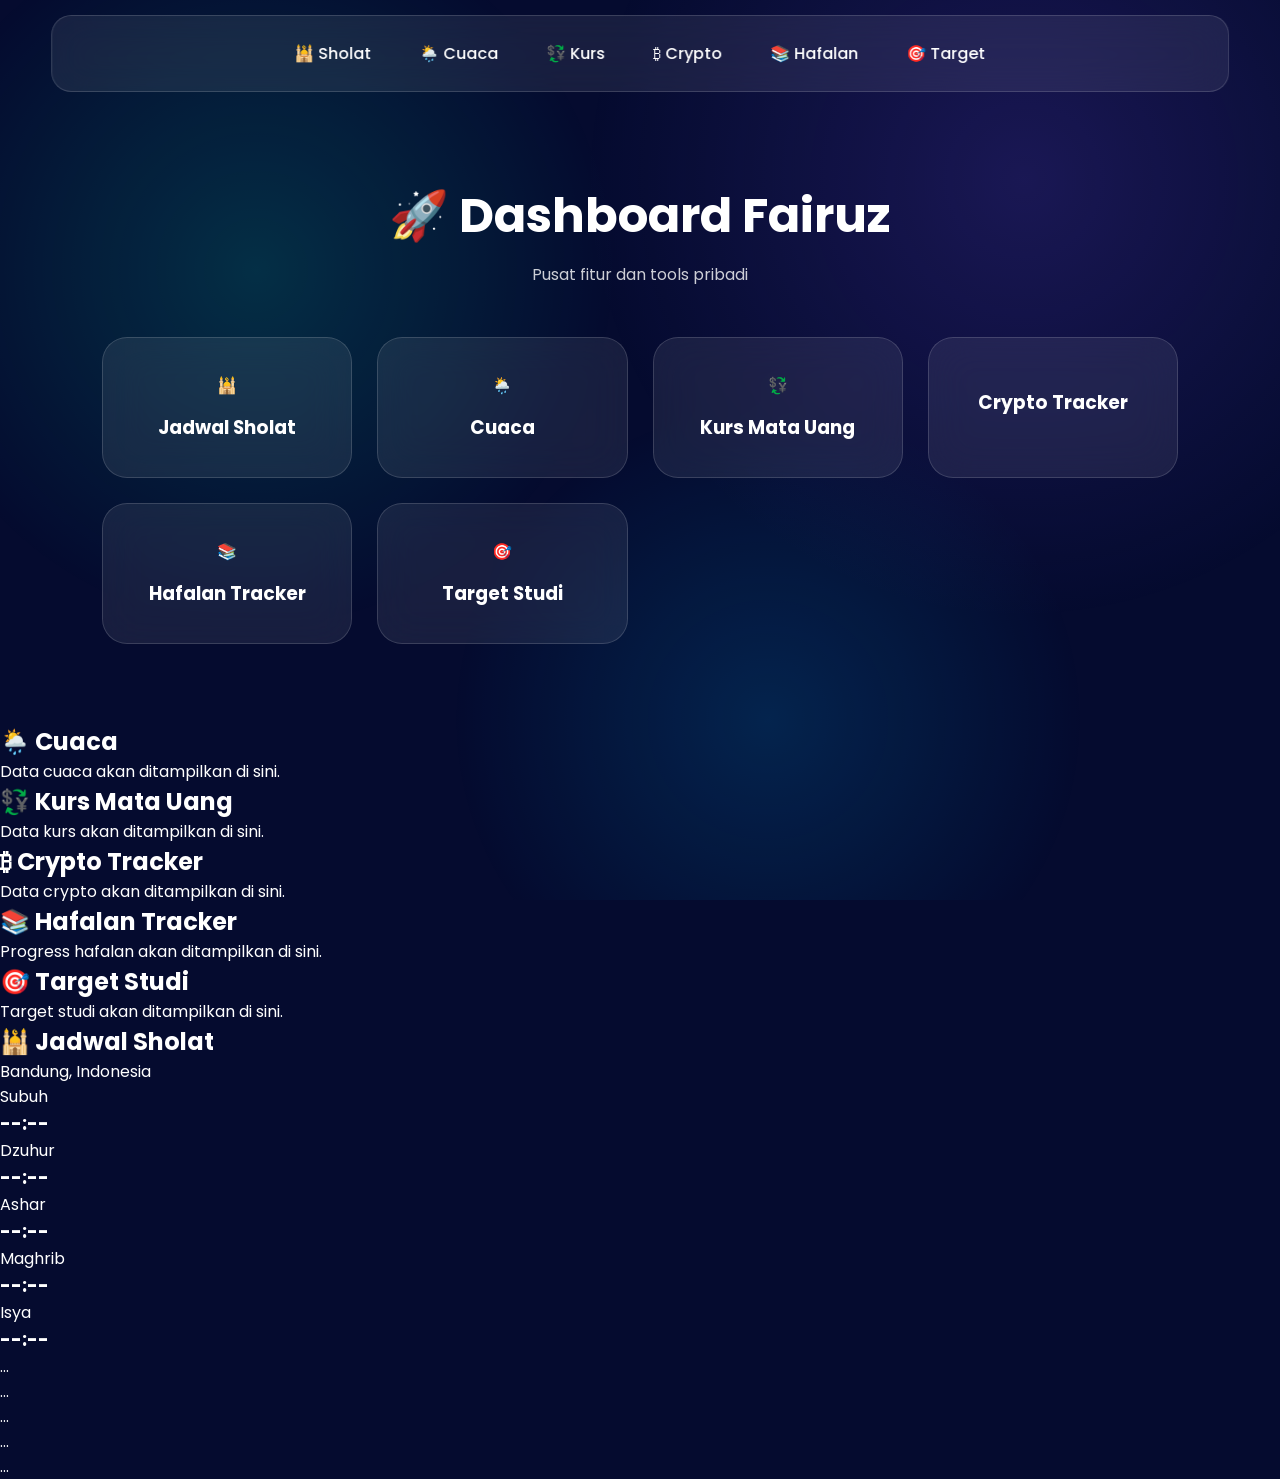
==== dashboard.html @ 4bb6166d "Update dashboard.html" ====
<!DOCTYPE html>
<html lang="id">

<head>

<meta charset="UTF-8">
<meta name="viewport" content="width=device-width, initial-scale=1.0">

<title>Dashboard Fairuz</title>

<link rel="stylesheet" href="dashboard.css">

<link href="https://fonts.googleapis.com/css2?family=Poppins:wght@300;400;500;600;700;800&display=swap" rel="stylesheet">

</head>

<body>
  <nav class="dashboard-navbar">

<a href="#shalat-section">🕌 Sholat</a>
<a href="#cuaca-section">🌦️ Cuaca</a>
<a href="#kurs-section">💱 Kurs</a>
<a href="#crypto-section">₿ Crypto</a>
<a href="#hafalan-section">📚 Hafalan</a>
<a href="#target-section">🎯 Target</a>
  </nav>

<div class="dashboard-container">

<h1>🚀 Dashboard Fairuz</h1>

<p class="subtitle">
Pusat fitur dan tools pribadi
</p>

<div class="dashboard-grid">

<div class="dashboard-card"
onclick="location.href='#shalat-section'">
🕌
<h3>Jadwal Sholat</h3>
</div>

<div class="dashboard-card"
onclick="location.href='#cuaca-section'">
🌦️
<h3>Cuaca</h3>
</div>
<div class="dashboard-card"
onclick="location.href='#kurs-section'">
💱
<h3>Kurs Mata Uang</h3>
</div>

<div class="dashboard-card"
onclick="location.href='#crypto-section'">
<h3>Crypto Tracker</h3>
</div>

<div class="dashboard-card"
onclick="location.href='#hafalan-section'">
📚
<h3>Hafalan Tracker</h3>
</div>

<div class="dashboard-card"
onclick="location.href='#target-section'">
🎯
<h3>Target Studi</h3>
</div>

</div>

</div>
  
<section id="shalat-section" class="feature-section">
  <section id="cuaca-section" class="feature-section">

<h2>🌦️ Cuaca</h2>

<div class="feature-card">

<p>Data cuaca akan ditampilkan di sini.</p>

</div>

</section>

<section id="kurs-section" class="feature-section">

<h2>💱 Kurs Mata Uang</h2>

<div class="feature-card">

<p>Data kurs akan ditampilkan di sini.</p>

</div>

</section>

<section id="crypto-section" class="feature-section">

<h2>₿ Crypto Tracker</h2>

<div class="feature-card">

<p>Data crypto akan ditampilkan di sini.</p>

</div>

</section>

<section id="hafalan-section" class="feature-section">

<h2>📚 Hafalan Tracker</h2>

<div class="feature-card">

<p>Progress hafalan akan ditampilkan di sini.</p>

</div>

</section>

<section id="target-section" class="feature-section">

<h2>🎯 Target Studi</h2>

<div class="feature-card">

<p>Target studi akan ditampilkan di sini.</p>

</div>

</section>

<h2>🕌 Jadwal Sholat</h2>

<div class="feature-card">

<p class="city-name">
Bandung, Indonesia
</p>

<div class="prayer-grid">

<div>
<span>Subuh</span>
<h3>--:--</h3>
</div>

<div>
<span>Dzuhur</span>
<h3>--:--</h3>
</div>

<div>
<span>Ashar</span>
<h3>--:--</h3>
</div>

<div>
<span>Maghrib</span>
<h3>--:--</h3>
</div>

<div>
<span>Isya</span>
<h3>--:--</h3>
</div>

</div>

</div>

</section>
  

<section id="cuaca-section">
...
</section>

<section id="kurs-section">
...
</section>

<section id="crypto-section">
...
</section>

<section id="hafalan-section">
...
</section>

<section id="target-section">
...
</section>
</body>

</html>
---- dashboard.css ----
*{
margin:0;
padding:0;
box-sizing:border-box;
font-family:'Poppins',sans-serif;
}

body{
background:#050b2f;
color:white;
min-height:100vh;
overflow-x:hidden;
}

body::before{
content:"";
position:fixed;
top:0;
left:0;
width:100%;
height:100%;

background:
radial-gradient(circle at 20% 30%, rgba(0,255,200,.15), transparent 30%),
radial-gradient(circle at 80% 20%, rgba(120,80,255,.18), transparent 35%),
radial-gradient(circle at 60% 80%, rgba(0,180,255,.15), transparent 30%);

z-index:-2;
}

.dashboard-container{
padding:180px 8% 80px;
text-align:center;
}

.dashboard-container h1{
font-size:48px;
margin-bottom:10px;
}

.subtitle{
opacity:.8;
margin-bottom:50px;
}

.dashboard-grid{
display:grid;
grid-template-columns:
repeat(auto-fit,minmax(220px,1fr));

gap:25px;
}

.dashboard-card{

padding:35px 20px;

border-radius:25px;

background:rgba(255,255,255,.08);

backdrop-filter:blur(20px);

border:1px solid rgba(255,255,255,.15);

transition:.3s;

cursor:pointer;
}

.dashboard-card:hover{

transform:translateY(-8px);

box-shadow:
0 0 30px rgba(75,107,255,.4);

}

.dashboard-card h3{
margin-top:15px;
}

@media(max-width:768px){

.dashboard-container h1{
font-size:34px;
}

}
.dashboard-navbar{

position:fixed;

top:15px;
left:50%;

transform:translateX(-50%);

width:92%;
max-width:1200px;

display:flex;
justify-content:center;
gap:12px;
flex-wrap:wrap;

padding:15px;

background:rgba(255,255,255,.08);

backdrop-filter:blur(20px);

border:1px solid rgba(255,255,255,.15);

border-radius:20px;

z-index:9999;

transition:.4s;
}

.dashboard-navbar a{

text-decoration:none;

color:white;

padding:10px 18px;

border-radius:12px;

transition:.25s;

font-weight:500;
}

.dashboard-navbar a:hover{

background:rgba(255,255,255,.1);

box-shadow:
0 0 20px rgba(75,107,255,.4);

transform:translateY(-2px);
}

.dashboard-navbar a:active{

transform:scale(.94);

box-shadow:
0 0 25px rgba(139,92,246,.6);
}
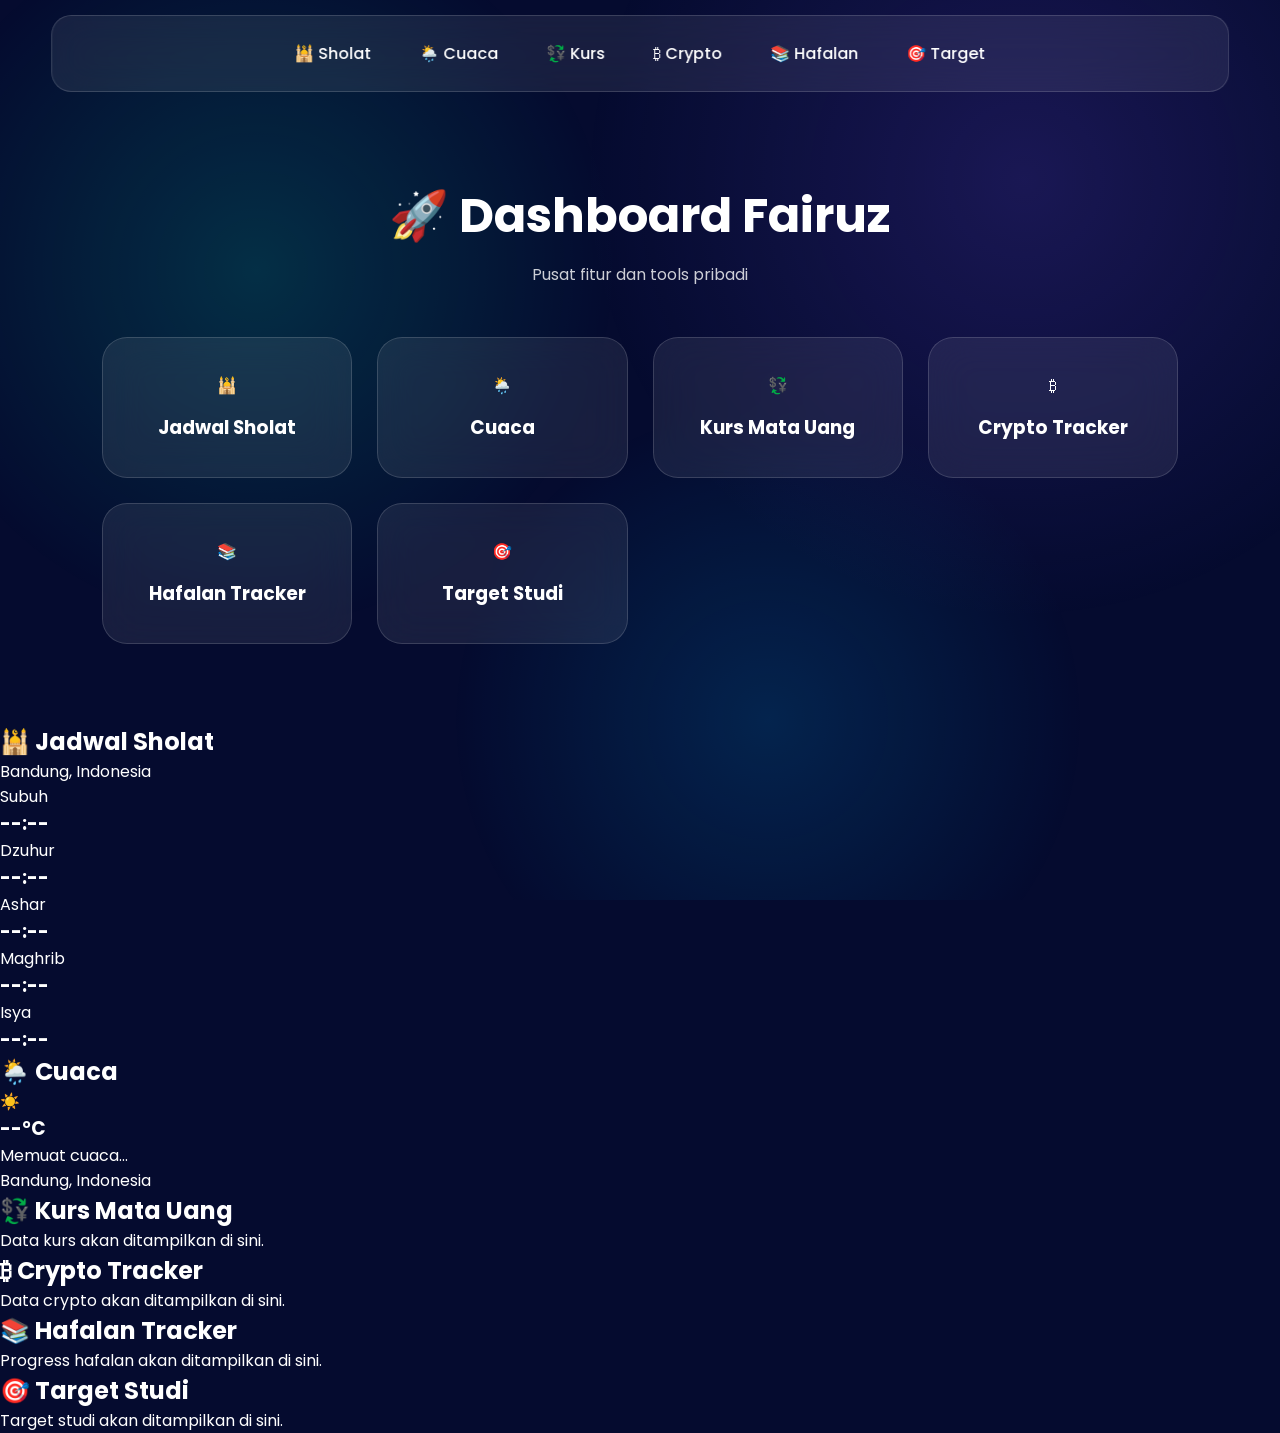
==== commit f557e5d7: "Update dashboard.html" ====
--- a/dashboard.html
+++ b/dashboard.html
@@ -52,12 +52,11 @@
 💱
 <h3>Kurs Mata Uang</h3>
 </div>
-
 <div class="dashboard-card"
 onclick="location.href='#crypto-section'">
+₿
 <h3>Crypto Tracker</h3>
 </div>
-
 <div class="dashboard-card"
 onclick="location.href='#hafalan-section'">
 📚
@@ -73,15 +72,70 @@
 </div>
 
 </div>
-  
-<section id="shalat-section" class="feature-section">
-  <section id="cuaca-section" class="feature-section">
+  <section id="shalat-section" class="feature-section">
+
+<h2>🕌 Jadwal Sholat</h2>
+
+<div class="feature-card">
+
+<p class="city-name">
+Bandung, Indonesia
+</p>
+
+<div class="prayer-grid">
+
+<div>
+<span>Subuh</span>
+<h3>--:--</h3>
+</div>
+
+<div>
+<span>Dzuhur</span>
+<h3>--:--</h3>
+</div>
+
+<div>
+<span>Ashar</span>
+<h3>--:--</h3>
+</div>
+
+<div>
+<span>Maghrib</span>
+<h3>--:--</h3>
+</div>
+
+<div>
+<span>Isya</span>
+<h3>--:--</h3>
+</div>
+
+</div>
+
+</div>
+
+</section>
+
+<section id="cuaca-section" class="feature-section">
 
 <h2>🌦️ Cuaca</h2>
 
 <div class="feature-card">
 
-<p>Data cuaca akan ditampilkan di sini.</p>
+<div id="weather-icon">
+☀️
+</div>
+
+<h3 id="weather-temp">
+--°C
+</h3>
+
+<p id="weather-desc">
+Memuat cuaca...
+</p>
+
+<p id="weather-location">
+Bandung, Indonesia
+</p>
 
 </div>
 
@@ -134,68 +188,6 @@
 </div>
 
 </section>
-
-<h2>🕌 Jadwal Sholat</h2>
-
-<div class="feature-card">
-
-<p class="city-name">
-Bandung, Indonesia
-</p>
-
-<div class="prayer-grid">
-
-<div>
-<span>Subuh</span>
-<h3>--:--</h3>
-</div>
-
-<div>
-<span>Dzuhur</span>
-<h3>--:--</h3>
-</div>
-
-<div>
-<span>Ashar</span>
-<h3>--:--</h3>
-</div>
-
-<div>
-<span>Maghrib</span>
-<h3>--:--</h3>
-</div>
-
-<div>
-<span>Isya</span>
-<h3>--:--</h3>
-</div>
-
-</div>
-
-</div>
-
-</section>
-  
-
-<section id="cuaca-section">
-...
-</section>
-
-<section id="kurs-section">
-...
-</section>
-
-<section id="crypto-section">
-...
-</section>
-
-<section id="hafalan-section">
-...
-</section>
-
-<section id="target-section">
-...
-</section>
 </body>
 
 </html>
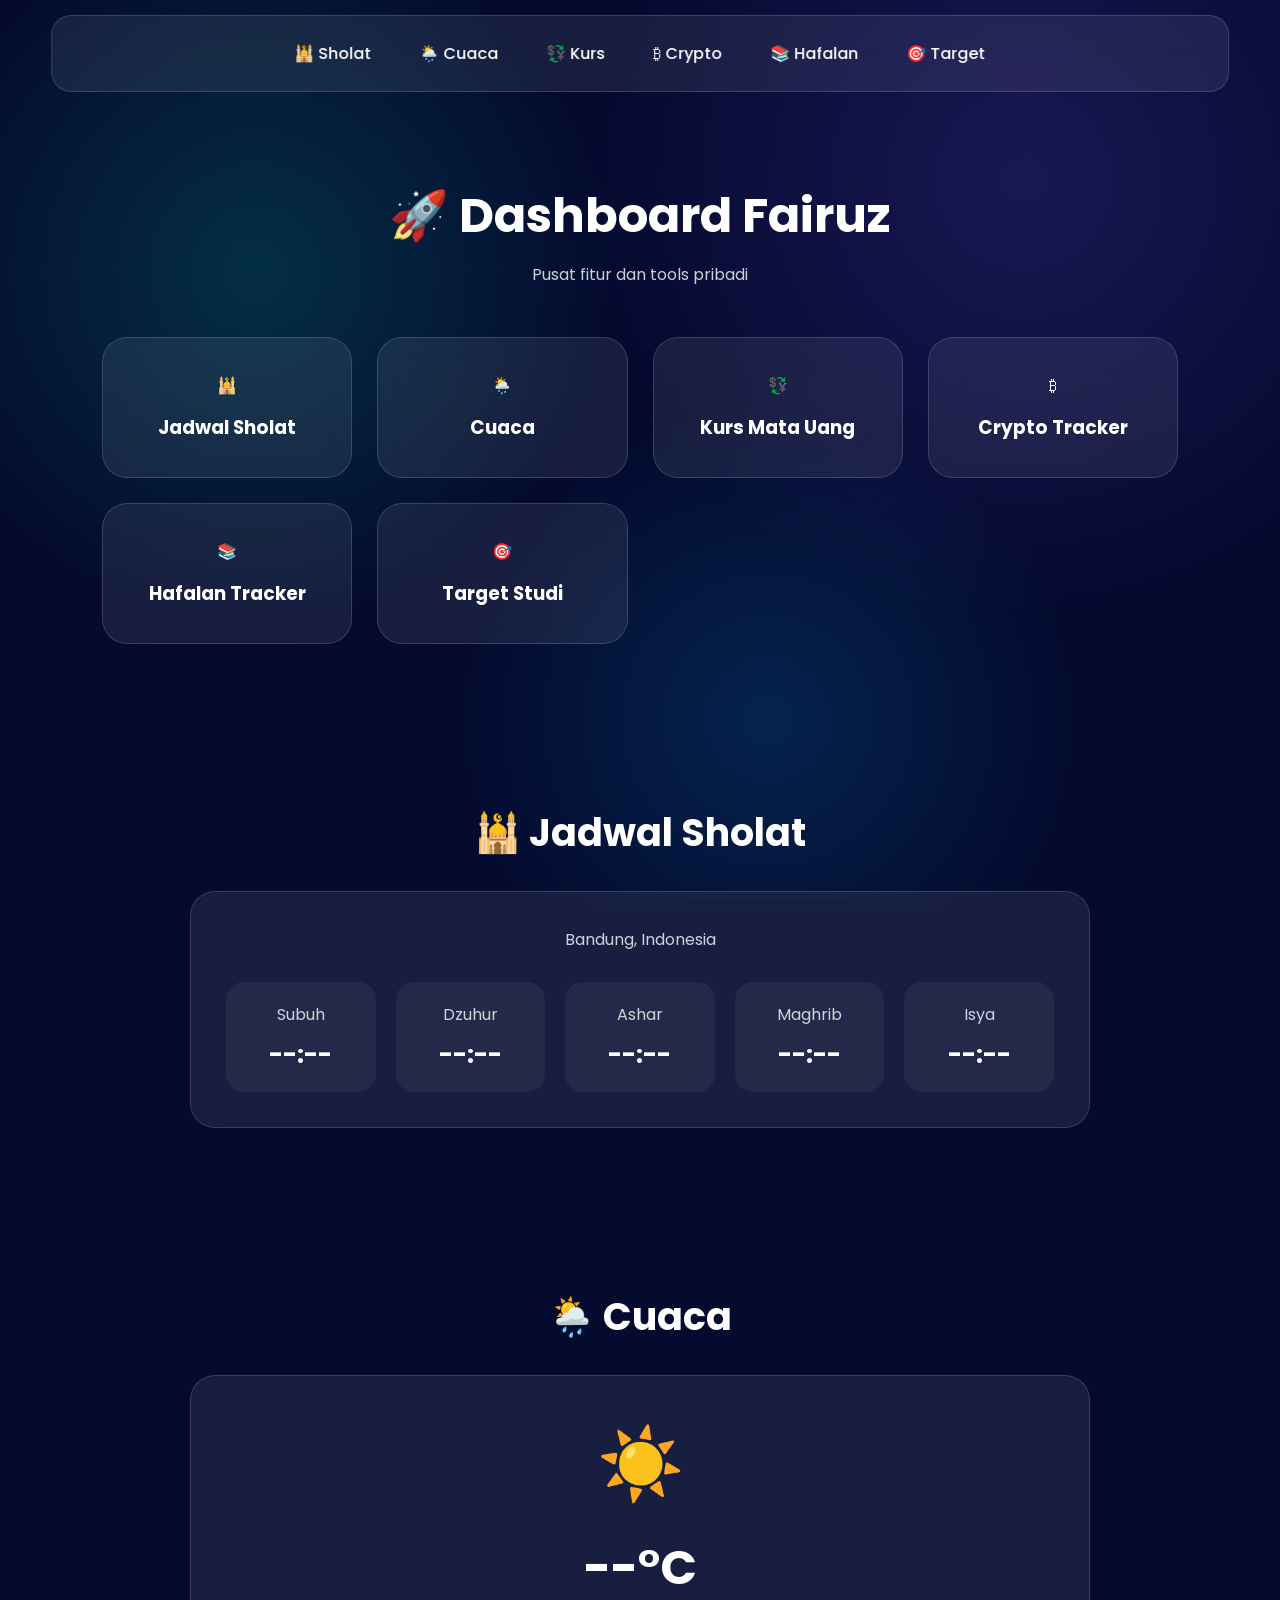
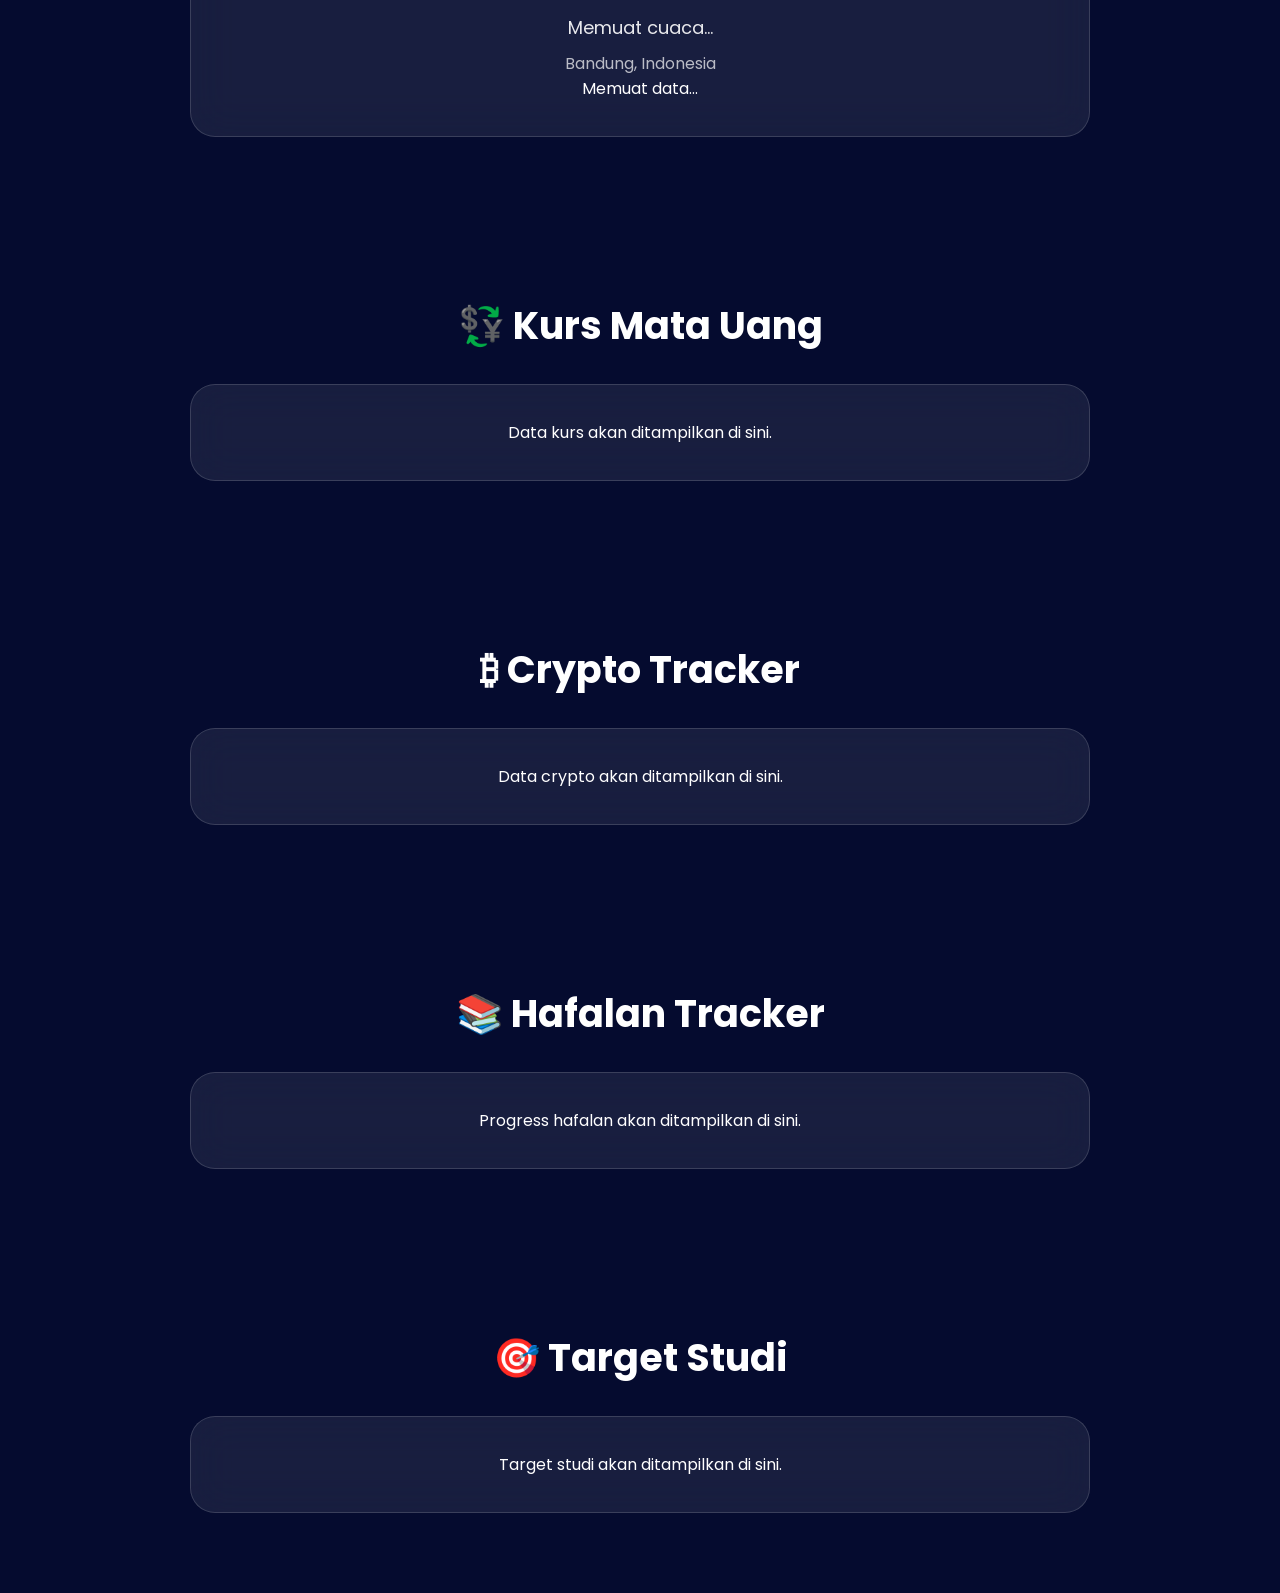
==== commit 242ad76e: "Update dashboard.html" ====
--- a/dashboard.html
+++ b/dashboard.html
@@ -136,6 +136,9 @@
 <p id="weather-location">
 Bandung, Indonesia
 </p>
+  <p id="weather-updated">
+Memuat data...
+  </p>
 
 </div>
 
--- a/dashboard.css
+++ b/dashboard.css
@@ -152,3 +152,116 @@
 box-shadow:
 0 0 25px rgba(139,92,246,.6);
 }
+
+.feature-section{
+
+padding:80px 8%;
+
+text-align:center;
+}
+
+.feature-section h2{
+
+font-size:38px;
+
+margin-bottom:30px;
+}
+
+.feature-card{
+
+max-width:900px;
+
+margin:auto;
+
+padding:35px;
+
+border-radius:25px;
+
+background:rgba(255,255,255,.08);
+
+backdrop-filter:blur(20px);
+
+border:1px solid rgba(255,255,255,.15);
+}
+
+.city-name{
+
+opacity:.8;
+
+margin-bottom:30px;
+}
+
+.prayer-grid{
+
+display:grid;
+
+grid-template-columns:
+repeat(auto-fit,minmax(120px,1fr));
+
+gap:20px;
+}
+
+.prayer-grid div{
+
+padding:20px;
+
+border-radius:18px;
+
+background:rgba(255,255,255,.05);
+}
+
+.prayer-grid span{
+
+display:block;
+
+margin-bottom:10px;
+
+opacity:.8;
+}
+
+.prayer-grid h3{
+
+font-size:24px;
+}
+
+#weather-icon{
+
+font-size:70px;
+
+margin-bottom:15px;
+
+animation:weatherFloat 3s ease-in-out infinite;
+}
+
+#weather-temp{
+
+font-size:48px;
+
+margin-bottom:10px;
+}
+
+#weather-desc{
+
+font-size:18px;
+
+opacity:.9;
+
+margin-bottom:10px;
+}
+
+#weather-location{
+
+opacity:.7;
+}
+
+@keyframes weatherFloat{
+
+0%,100%{
+transform:translateY(0);
+}
+
+50%{
+transform:translateY(-10px);
+}
+
+}
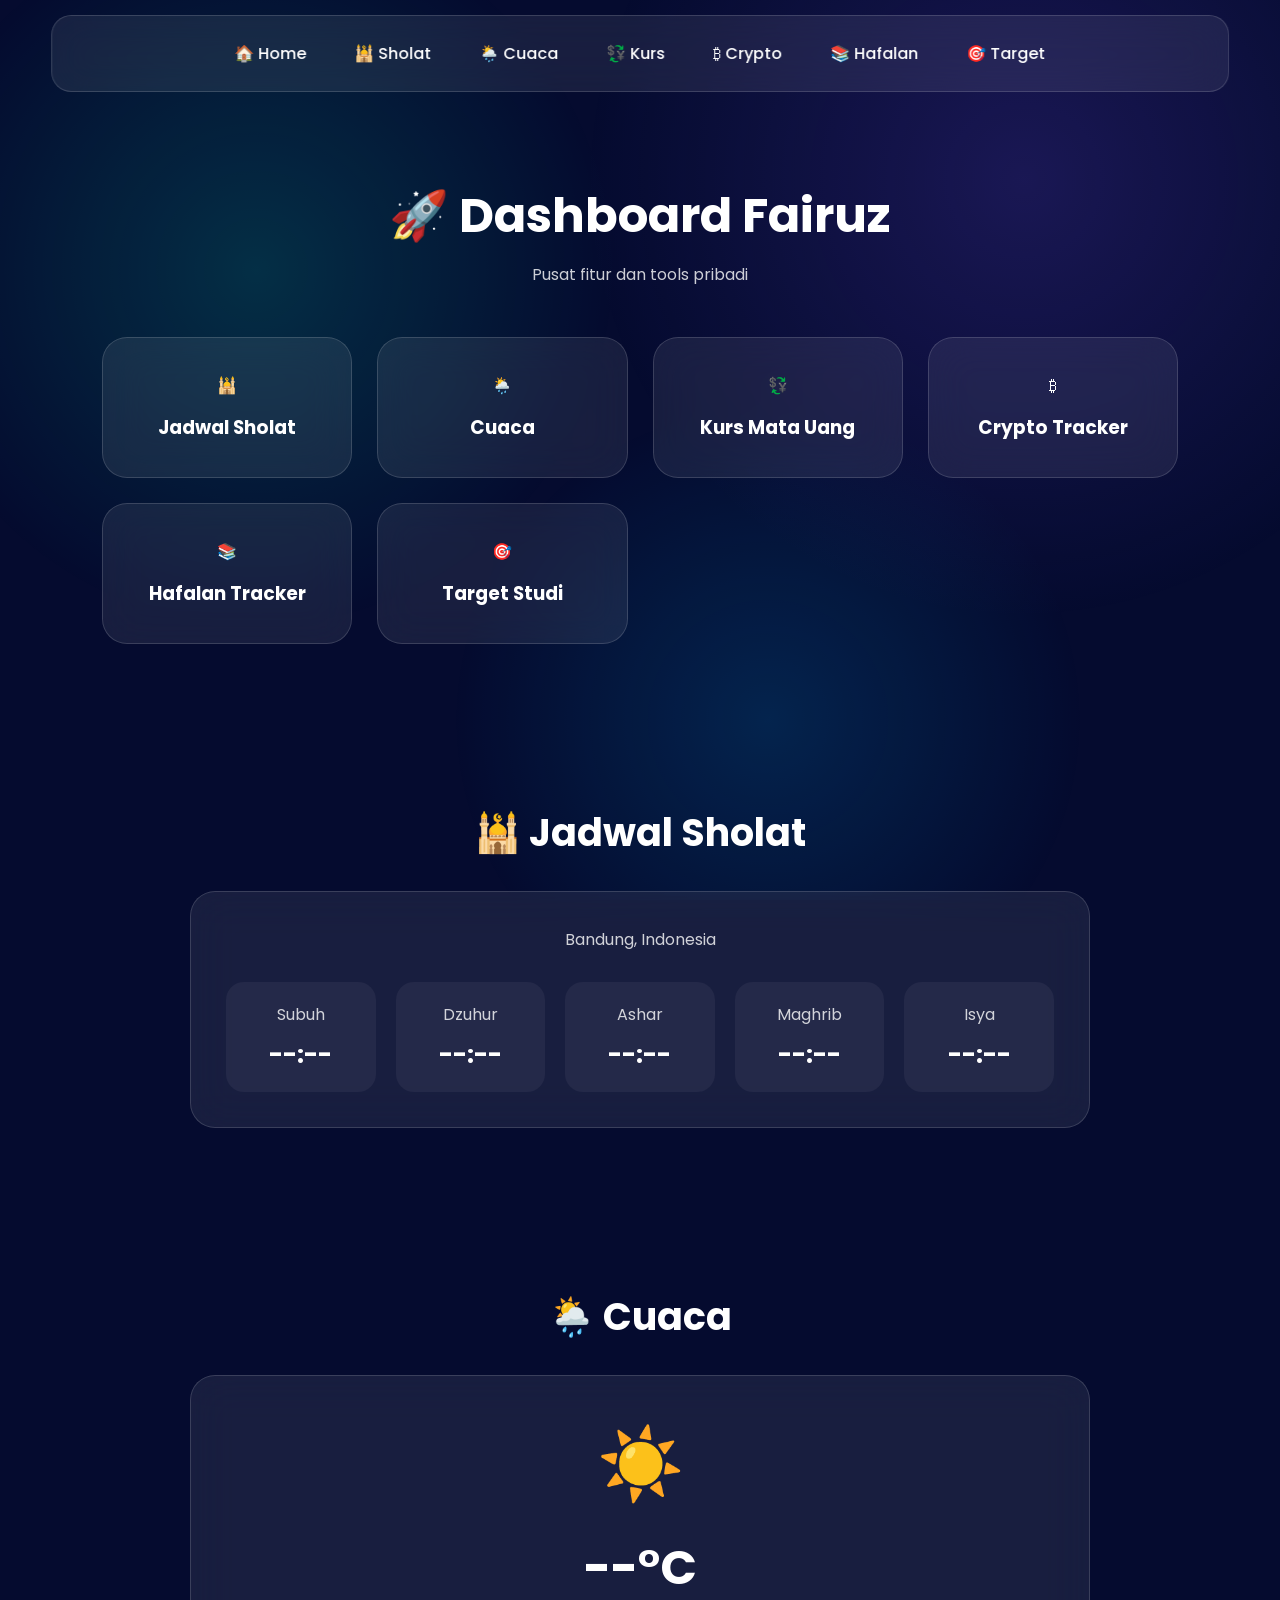
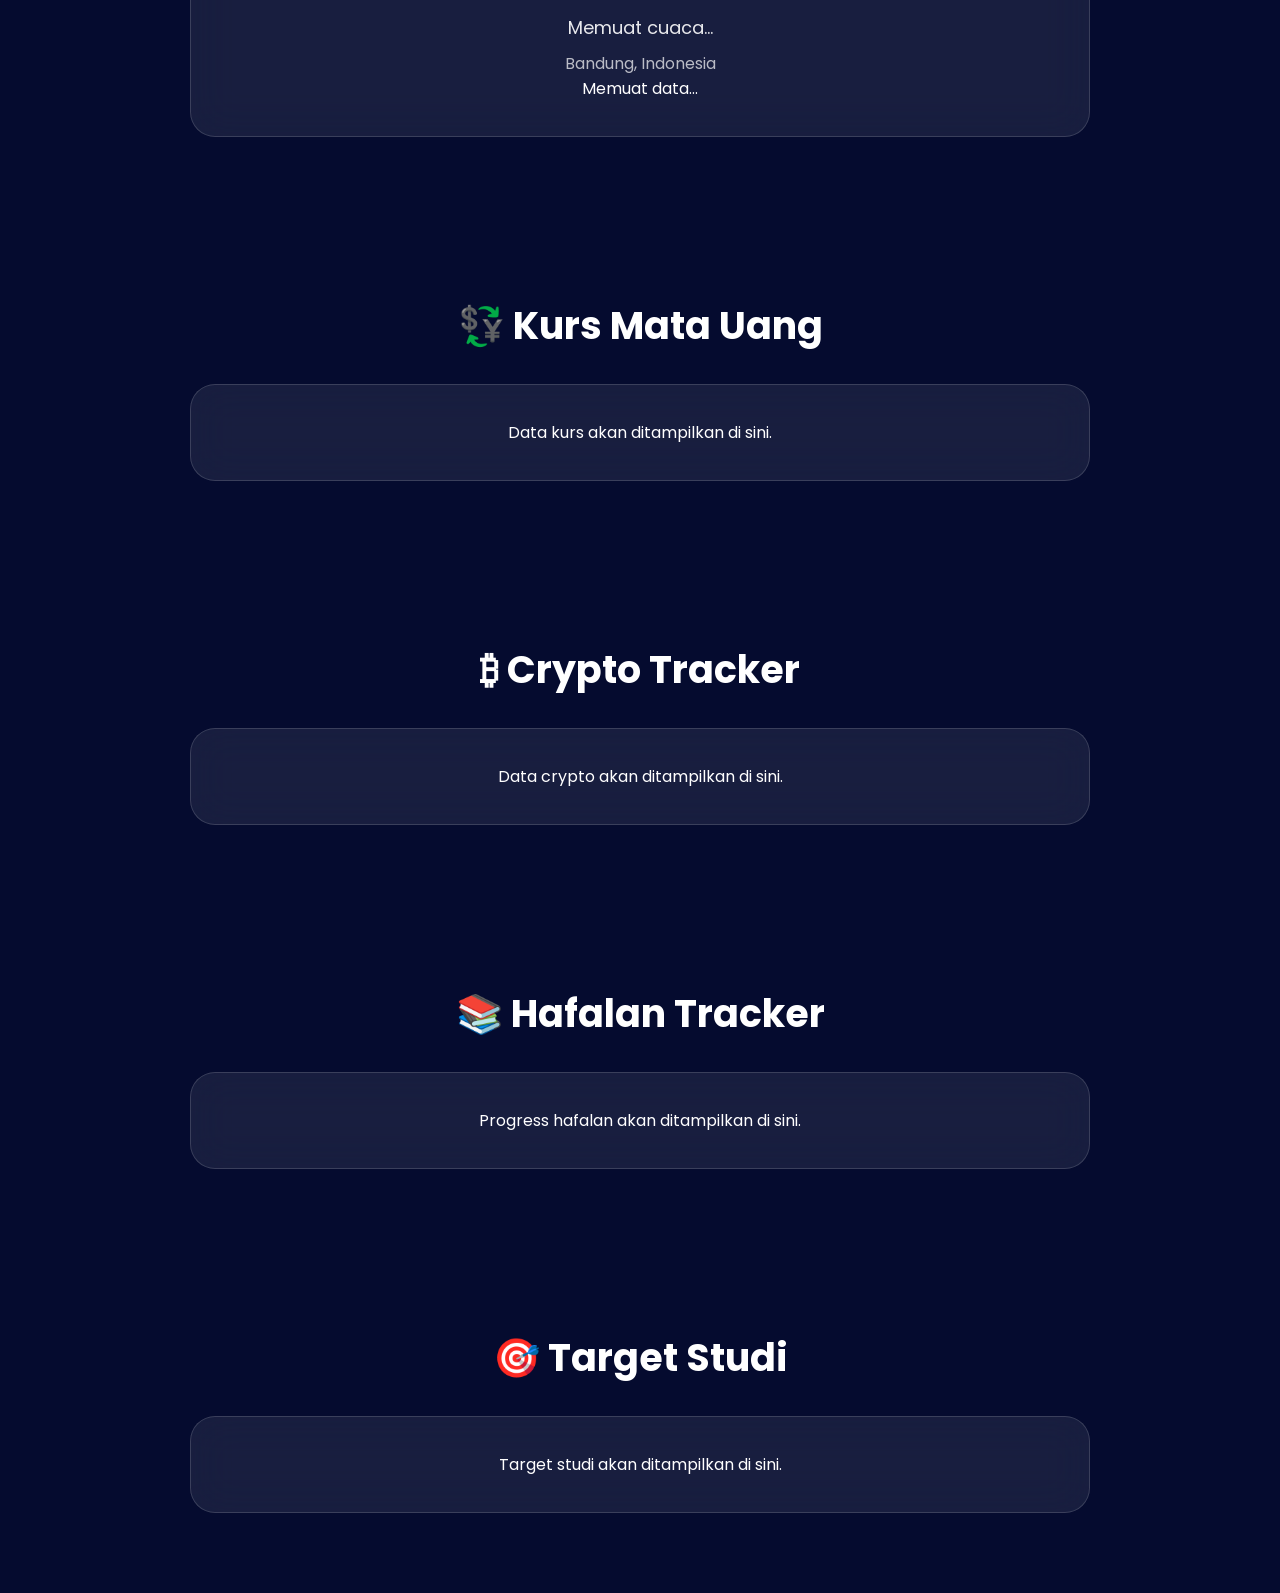
==== commit 6e14ab98: "Update dashboard.html" ====
--- a/dashboard.html
+++ b/dashboard.html
@@ -16,7 +16,11 @@
 </head>
 
 <body>
-  <nav class="dashboard-navbar">
+<nav class="dashboard-navbar">
+
+<a href="index.html" class="home-btn">
+🏠 Home
+</a>
 
 <a href="#shalat-section">🕌 Sholat</a>
 <a href="#cuaca-section">🌦️ Cuaca</a>
@@ -24,7 +28,8 @@
 <a href="#crypto-section">₿ Crypto</a>
 <a href="#hafalan-section">📚 Hafalan</a>
 <a href="#target-section">🎯 Target</a>
-  </nav>
+
+</nav>
 
 <div class="dashboard-container">
 
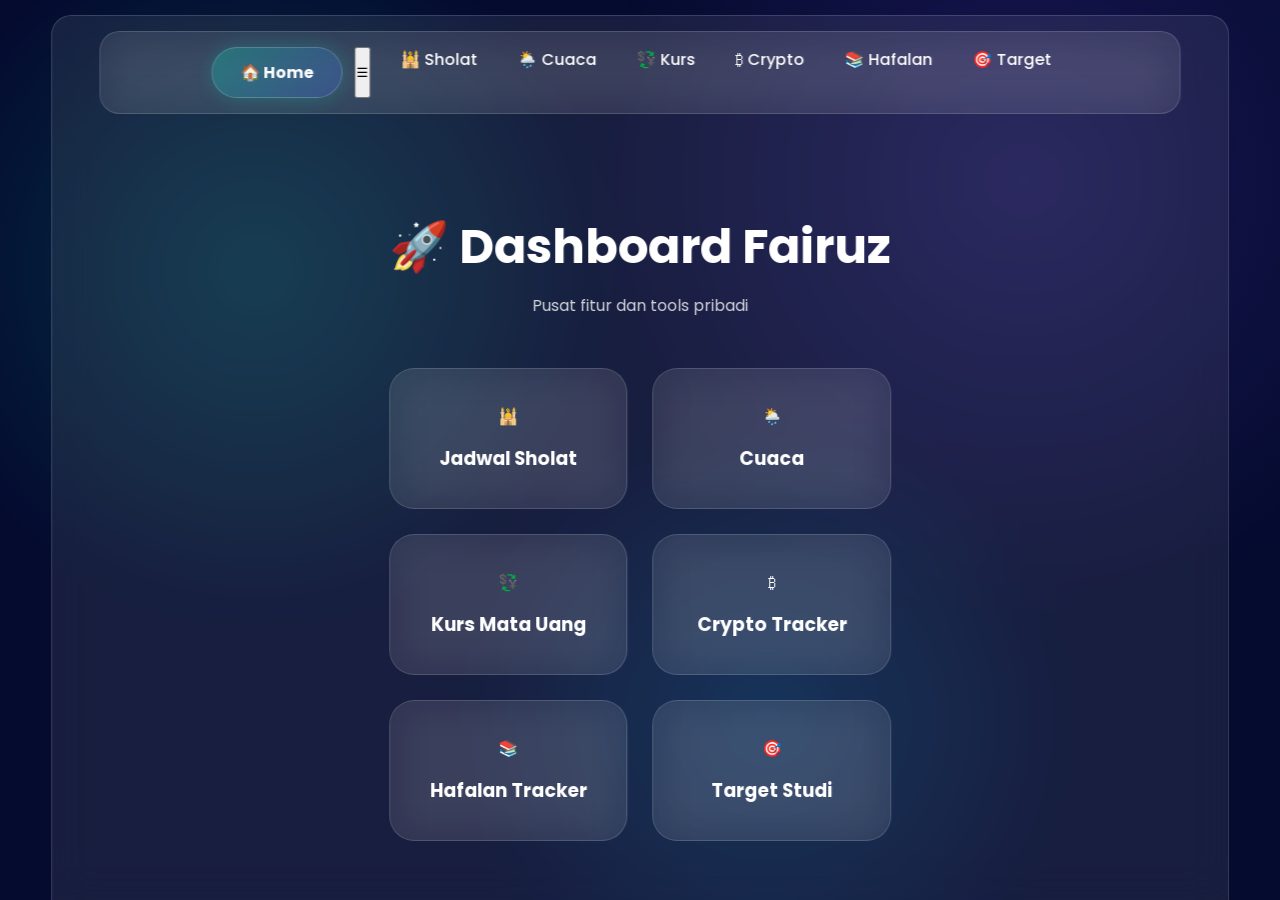
==== commit 95c88384: "Update dashboard.html" ====
--- a/dashboard.html
+++ b/dashboard.html
@@ -16,11 +16,19 @@
 </head>
 
 <body>
+<nav class="dashboard-navbar">
+
 <nav class="dashboard-navbar">
 
 <a href="index.html" class="home-btn">
 🏠 Home
 </a>
+
+<button class="hamburger">
+☰
+</button>
+
+<div class="nav-links">
 
 <a href="#shalat-section">🕌 Sholat</a>
 <a href="#cuaca-section">🌦️ Cuaca</a>
@@ -29,6 +37,8 @@
 <a href="#hafalan-section">📚 Hafalan</a>
 <a href="#target-section">🎯 Target</a>
 
+</div>
+
 </nav>
 
 <div class="dashboard-container">
--- a/dashboard.css
+++ b/dashboard.css
@@ -134,6 +134,27 @@
 
 font-weight:500;
 }
+.home-btn{
+
+background:
+linear-gradient(
+135deg,
+rgba(0,255,200,.25),
+rgba(75,107,255,.25)
+);
+
+padding:12px 28px !important;
+
+border-radius:999px !important;
+
+font-weight:700 !important;
+
+border:1px solid rgba(255,255,255,.2);
+
+box-shadow:
+0 0 20px rgba(0,255,200,.2);
+
+}
 
 .dashboard-navbar a:hover{
 
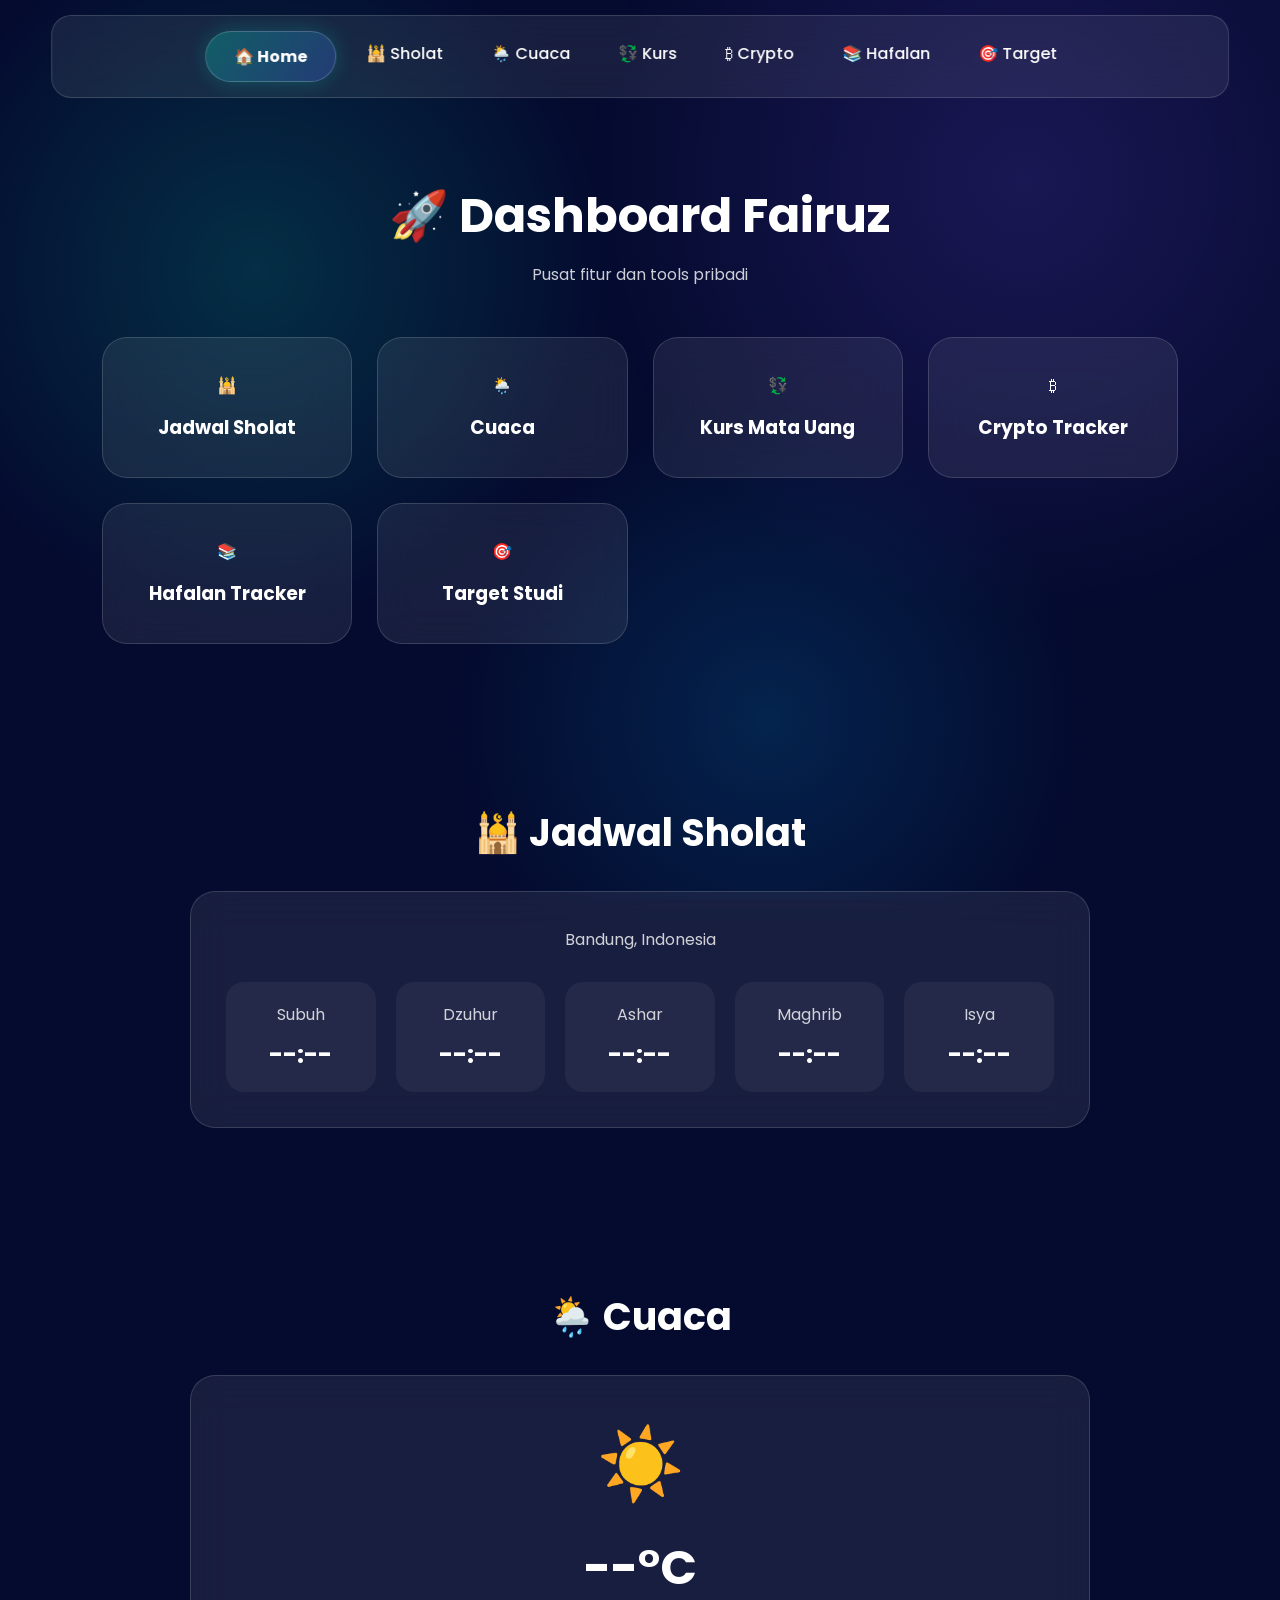
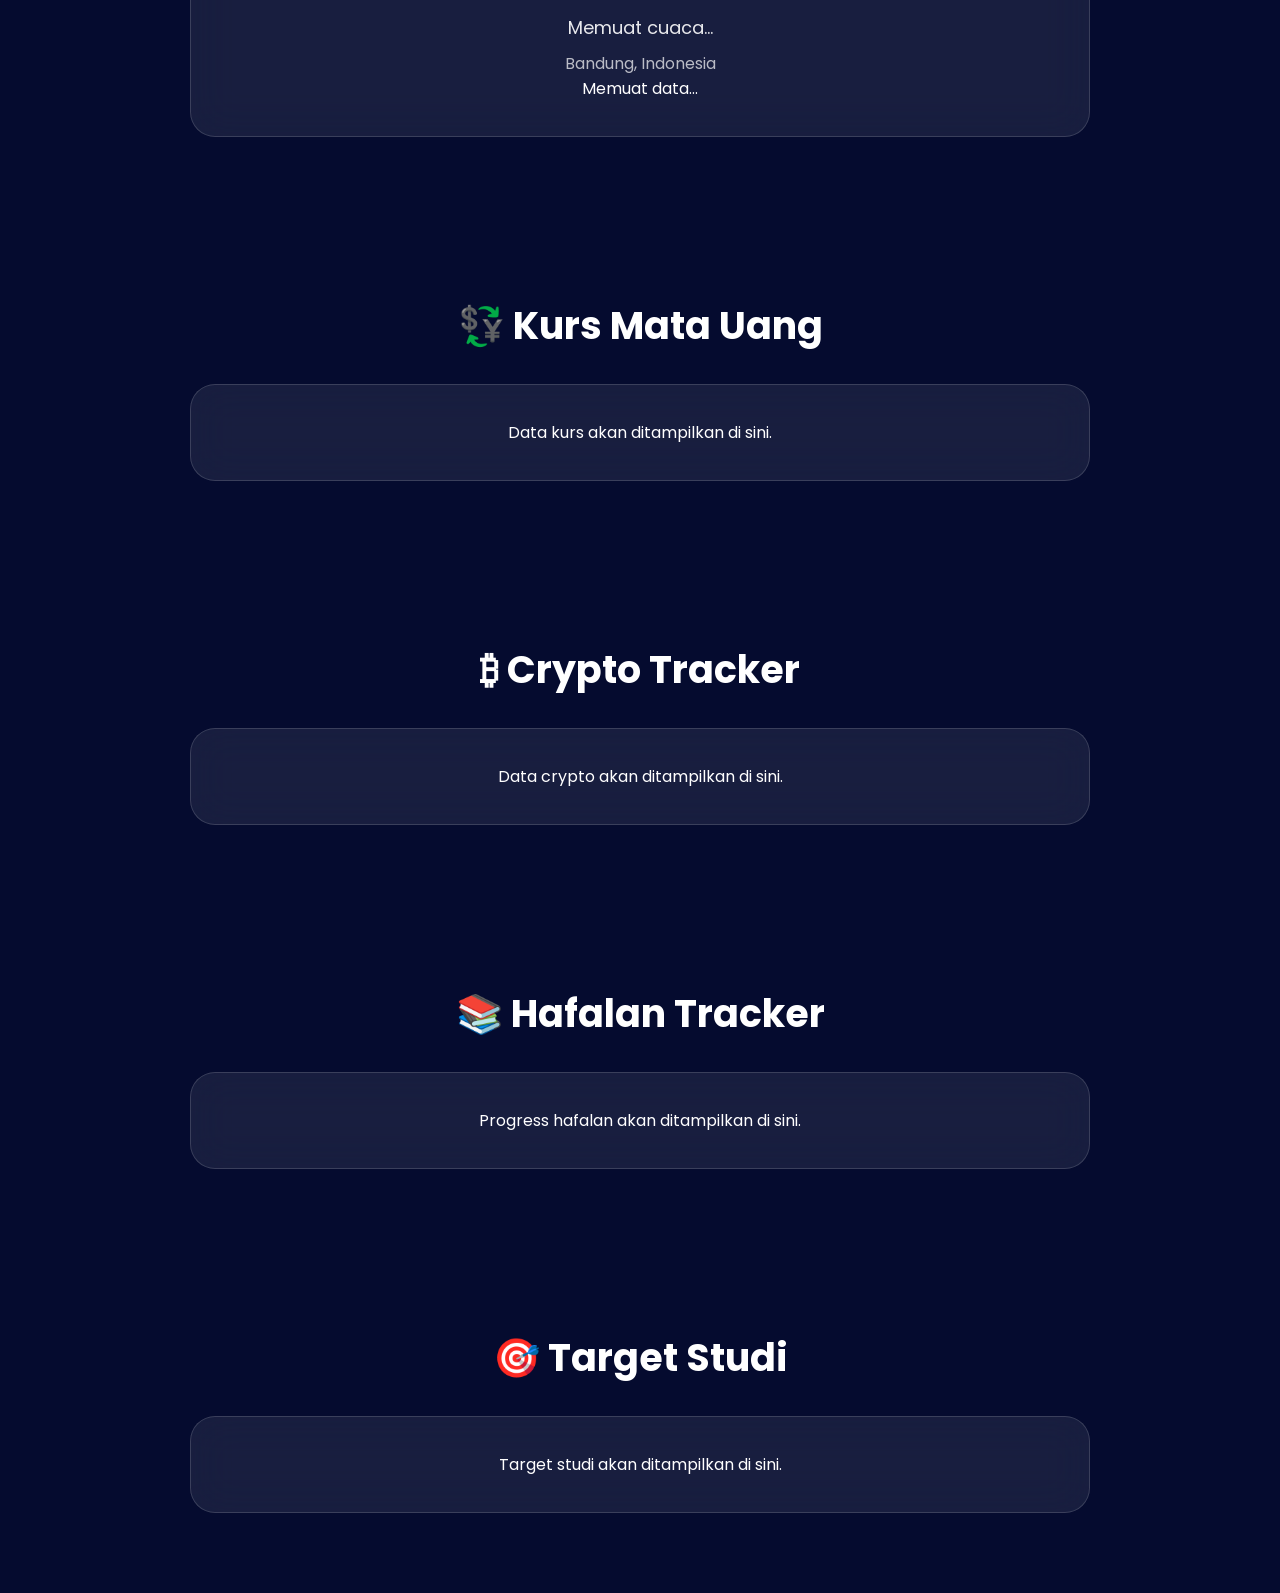
==== commit d0f5bbdc: "Update dashboard.html" ====
--- a/dashboard.html
+++ b/dashboard.html
@@ -16,19 +16,11 @@
 </head>
 
 <body>
-<nav class="dashboard-navbar">
-
 <nav class="dashboard-navbar">
 
 <a href="index.html" class="home-btn">
 🏠 Home
 </a>
-
-<button class="hamburger">
-☰
-</button>
-
-<div class="nav-links">
 
 <a href="#shalat-section">🕌 Sholat</a>
 <a href="#cuaca-section">🌦️ Cuaca</a>
@@ -37,8 +29,6 @@
 <a href="#hafalan-section">📚 Hafalan</a>
 <a href="#target-section">🎯 Target</a>
 
-</div>
-
 </nav>
 
 <div class="dashboard-container">
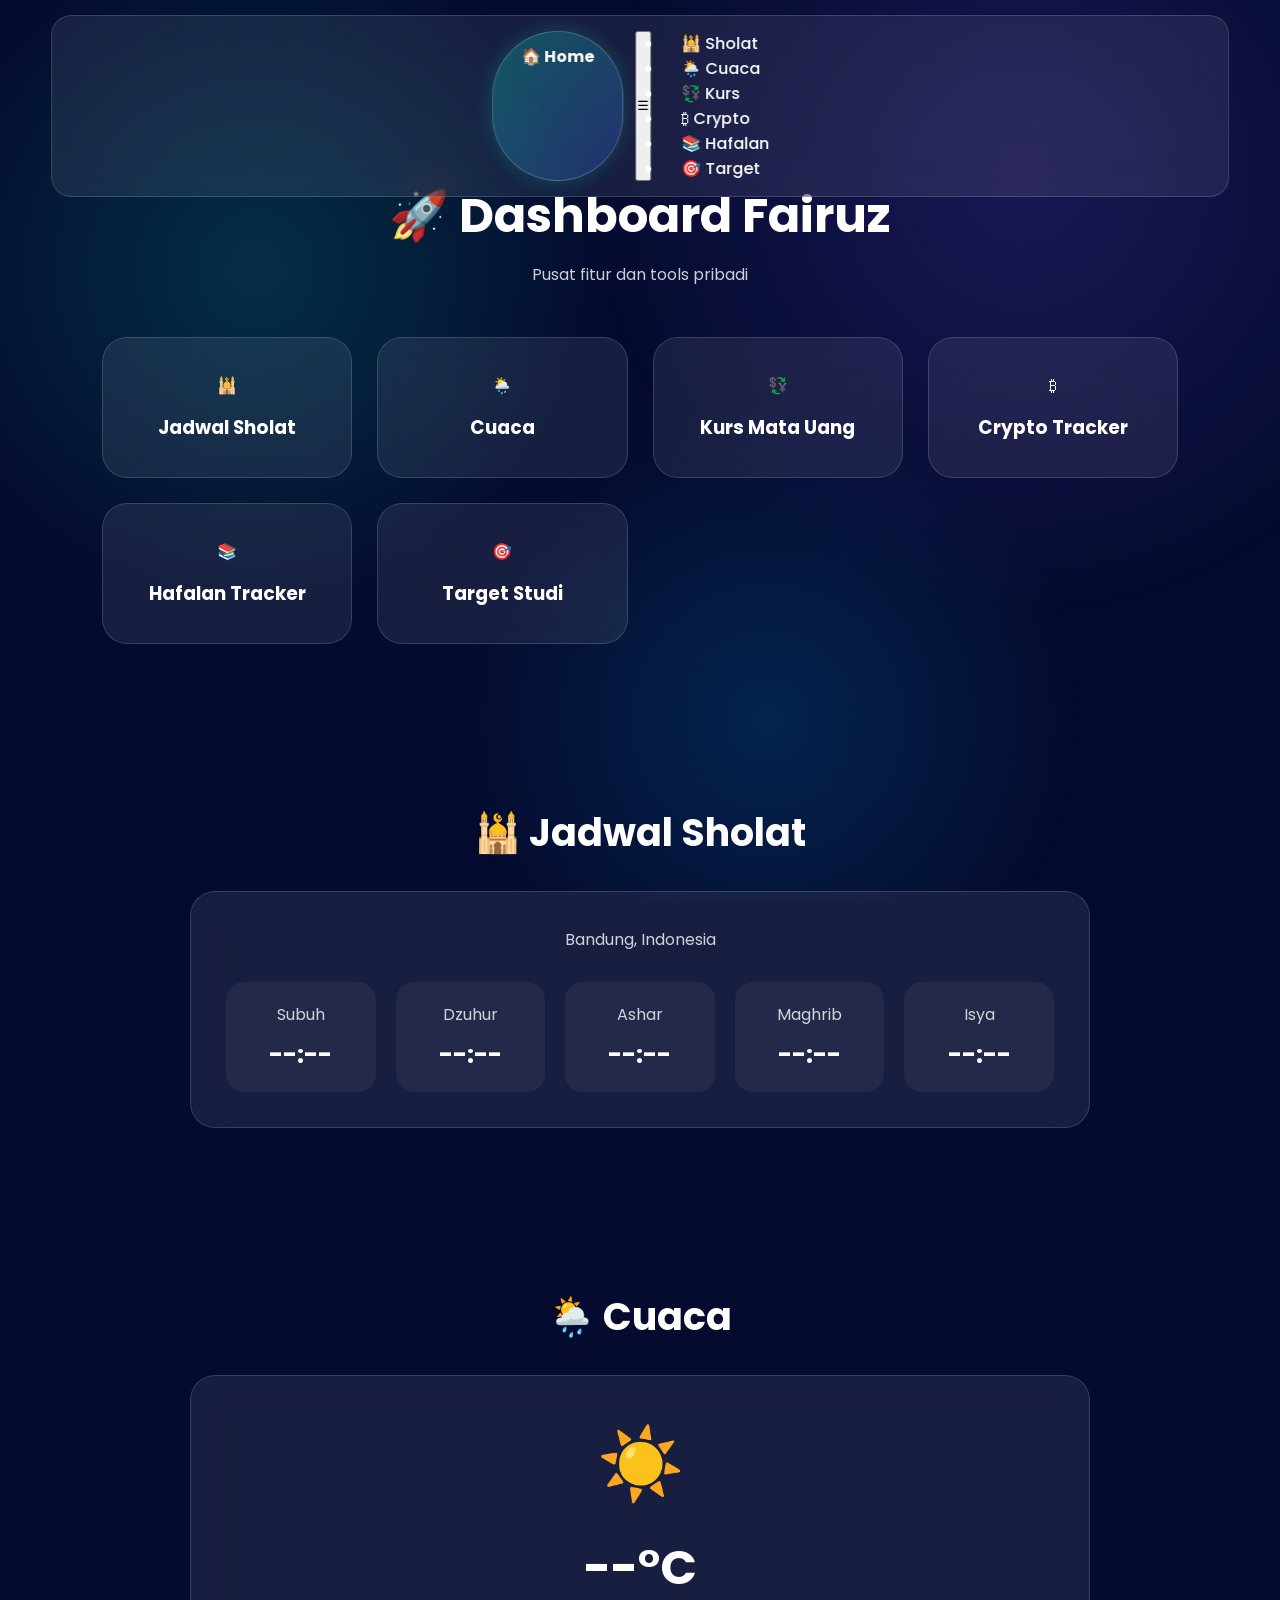
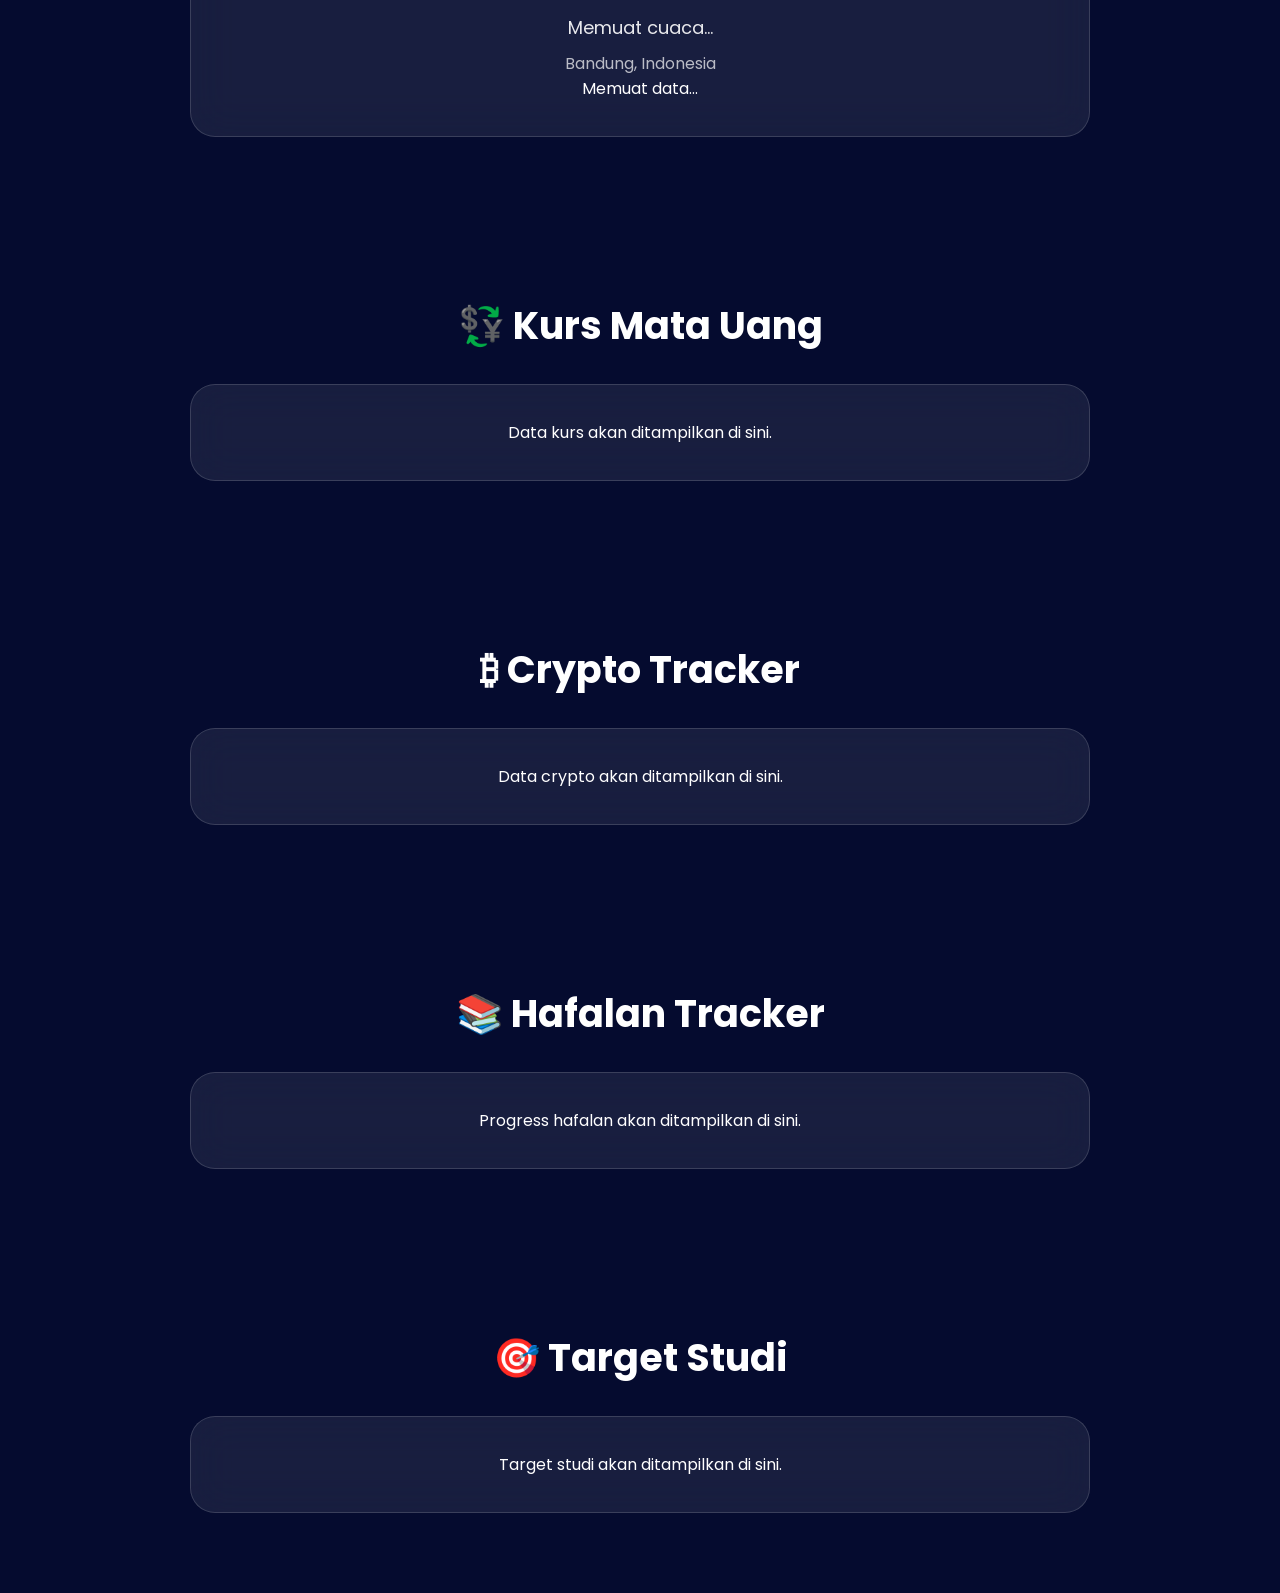
==== commit 76f81ec5: "Update dashboard.html" ====
--- a/dashboard.html
+++ b/dashboard.html
@@ -22,12 +22,20 @@
 🏠 Home
 </a>
 
-<a href="#shalat-section">🕌 Sholat</a>
-<a href="#cuaca-section">🌦️ Cuaca</a>
-<a href="#kurs-section">💱 Kurs</a>
-<a href="#crypto-section">₿ Crypto</a>
-<a href="#hafalan-section">📚 Hafalan</a>
-<a href="#target-section">🎯 Target</a>
+<button class="menu-toggle">
+☰
+</button>
+
+<ul class="dashboard-menu">
+
+<li><a href="#shalat-section">🕌 Sholat</a></li>
+<li><a href="#cuaca-section">🌦️ Cuaca</a></li>
+<li><a href="#kurs-section">💱 Kurs</a></li>
+<li><a href="#crypto-section">₿ Crypto</a></li>
+<li><a href="#hafalan-section">📚 Hafalan</a></li>
+<li><a href="#target-section">🎯 Target</a></li>
+
+</ul>
 
 </nav>
 
